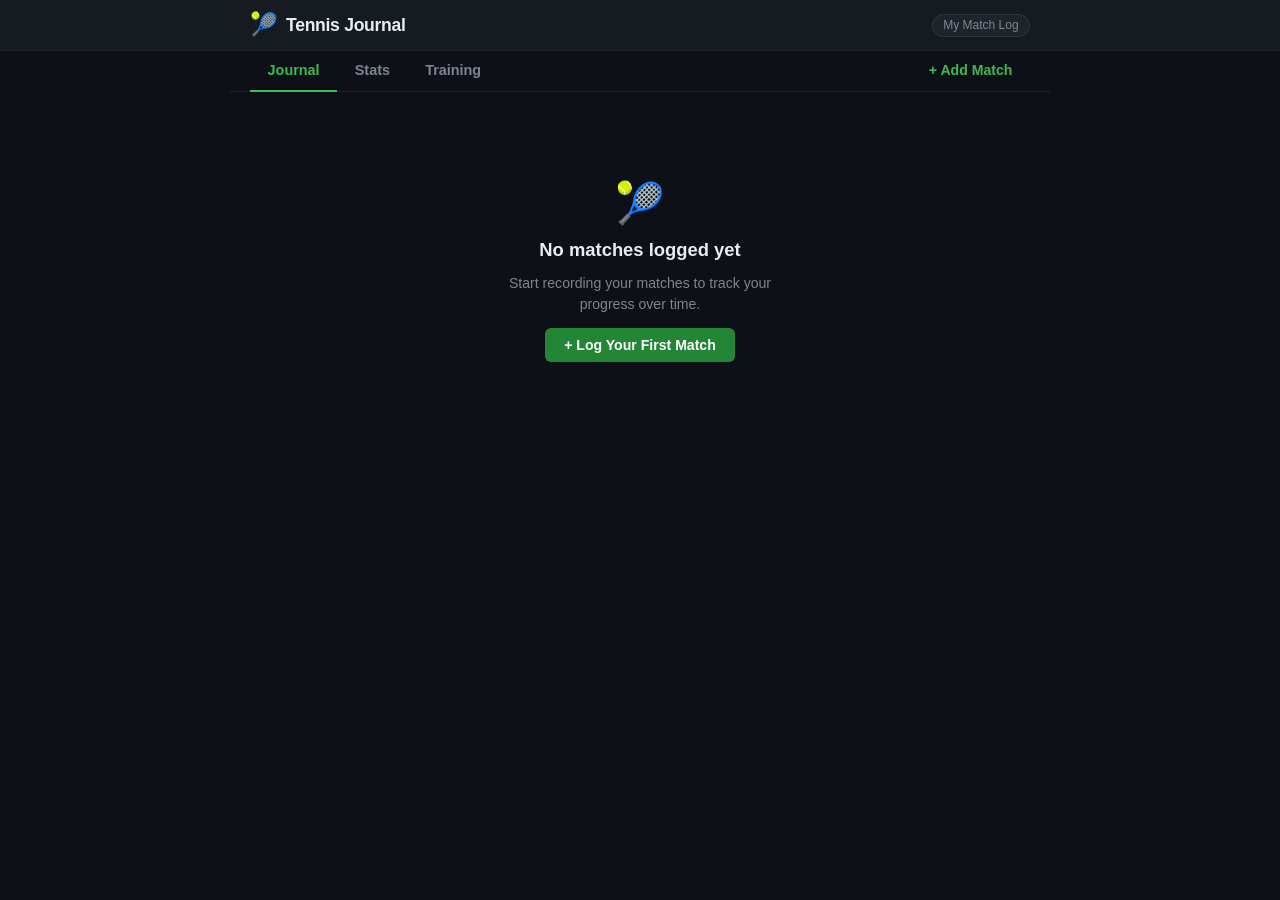
==== tennis-journal/index.html @ 5dd45cfc "Add tennis-journal app: match logging SPA with localStorage persistence Single-page app with dark gr" ====
<!DOCTYPE html>
<html lang="en">
<head>
  <meta charset="UTF-8"/>
  <meta name="viewport" content="width=device-width, initial-scale=1.0"/>
  <title>Tennis Journal</title>
  <link rel="stylesheet" href="style.css"/>
</head>
<body>

  <header class="header">
    <div class="header-inner">
      <div class="logo">
        <span class="logo-icon">🎾</span>
        <span class="logo-text">Tennis Journal</span>
      </div>
      <span class="header-sub">My Match Log</span>
    </div>
  </header>

  <div class="tabs-bar" id="tabsBar">
    <button class="tab-btn" data-view="journal">Journal</button>
    <button class="tab-btn" data-view="stats">Stats</button>
    <button class="tab-btn" data-view="training">Training</button>
    <button class="tab-btn tab-btn--action" data-view="add-match">+ Add Match</button>
  </div>

  <main class="main" id="app"></main>

  <script src="app.js"></script>
</body>
</html>
---- tennis-journal/style.css ----
/* ===== VARIABLES ===== */
:root {
  --bg:         #0d1117;
  --bg-card:    #161b22;
  --bg-hover:   #1c2330;
  --border:     #21262d;
  --border-hl:  #30363d;

  --green:      #3fb950;
  --green-dim:  #238636;
  --green-glow: rgba(63, 185, 80, 0.15);

  --red:        #f85149;
  --red-dim:    rgba(248, 81, 73, 0.15);
  --blue:       #58a6ff;
  --orange:     #e3b341;

  --text:       #e6edf3;
  --text-muted: #7d8590;
  --text-dim:   #484f58;

  --radius:    10px;
  --radius-sm: 6px;
  --font: -apple-system, BlinkMacSystemFont, 'Segoe UI', 'Roboto', sans-serif;
  --transition: 0.15s ease;
  --shadow-card: 0 1px 3px rgba(0,0,0,0.4), 0 0 0 1px var(--border);

  color-scheme: dark;
}

/* ===== RESET ===== */
*, *::before, *::after { box-sizing: border-box; margin: 0; padding: 0; }
html { font-size: 16px; scroll-behavior: smooth; }
body {
  font-family: var(--font);
  background: var(--bg);
  color: var(--text);
  min-height: 100vh;
  display: flex;
  flex-direction: column;
  -webkit-font-smoothing: antialiased;
}
button { cursor: pointer; border: none; background: none; font-family: inherit; }
input, select, textarea { font-family: inherit; font-size: 1rem; }
textarea { resize: vertical; }

/* ===== HEADER ===== */
.header {
  border-bottom: 1px solid var(--border);
  background: var(--bg-card);
  position: sticky;
  top: 0;
  z-index: 50;
}
.header-inner {
  max-width: 820px;
  margin: 0 auto;
  padding: 0.85rem 1.25rem;
  display: flex;
  align-items: center;
  justify-content: space-between;
}
.logo { display: flex; align-items: center; gap: 0.5rem; }
.logo-icon { font-size: 1.4rem; line-height: 1; }
.logo-text { font-size: 1.1rem; font-weight: 700; letter-spacing: -0.3px; }
.header-sub {
  font-size: 0.75rem;
  color: var(--text-muted);
  background: rgba(255,255,255,0.04);
  border: 1px solid var(--border-hl);
  padding: 0.22rem 0.65rem;
  border-radius: 999px;
}

/* ===== TABS ===== */
.tabs-bar {
  display: flex;
  gap: 0;
  border-bottom: 1px solid var(--border);
  max-width: 820px;
  margin: 0 auto;
  width: 100%;
  padding: 0 1.25rem;
}
.tab-btn {
  padding: 0.7rem 1.1rem;
  font-size: 0.9rem;
  font-weight: 600;
  color: var(--text-muted);
  border-bottom: 2px solid transparent;
  margin-bottom: -1px;
  transition: color var(--transition), border-color var(--transition), background var(--transition);
  border-radius: var(--radius-sm) var(--radius-sm) 0 0;
}
.tab-btn:hover { color: var(--text); background: rgba(255,255,255,0.025); }
.tab-btn.active { color: var(--green); border-bottom-color: var(--green); }
.tab-btn--action {
  margin-left: auto;
  color: var(--green);
  font-size: 0.88rem;
}
.tab-btn--action:hover { background: var(--green-glow); }
.tab-btn--action.active { border-bottom-color: var(--green); }

/* ===== MAIN ===== */
.main {
  flex: 1;
  max-width: 820px;
  width: 100%;
  margin: 0 auto;
  padding: 1.5rem 1.25rem 3rem;
}

/* ===== ANIMATIONS ===== */
@keyframes fadeIn { from { opacity: 0; transform: translateY(4px); } to { opacity: 1; transform: none; } }
@keyframes spin   { to { transform: rotate(360deg); } }

/* ===== COMMON COMPONENTS ===== */

/* Buttons */
.btn-primary {
  display: inline-flex;
  align-items: center;
  gap: 0.4rem;
  padding: 0.55rem 1.2rem;
  background: var(--green-dim);
  color: #fff;
  border-radius: var(--radius-sm);
  font-size: 0.88rem;
  font-weight: 600;
  transition: background var(--transition), transform var(--transition);
}
.btn-primary:hover { background: var(--green); }
.btn-primary:active { transform: scale(0.97); }
.btn-primary.btn-lg { padding: 0.7rem 1.6rem; font-size: 0.95rem; }

.btn-secondary {
  display: inline-flex;
  align-items: center;
  padding: 0.5rem 1rem;
  border: 1px solid var(--border-hl);
  color: var(--text-muted);
  border-radius: var(--radius-sm);
  font-size: 0.85rem;
  font-weight: 600;
  transition: color var(--transition), border-color var(--transition), background var(--transition);
}
.btn-secondary:hover { color: var(--text); border-color: var(--green-dim); background: var(--green-glow); }

.btn-danger {
  display: inline-flex;
  align-items: center;
  padding: 0.5rem 1rem;
  border: 1px solid rgba(248,81,73,0.3);
  color: var(--red);
  border-radius: var(--radius-sm);
  font-size: 0.85rem;
  font-weight: 600;
  transition: background var(--transition), border-color var(--transition);
}
.btn-danger:hover { background: var(--red-dim); border-color: var(--red); }

.btn-icon-del {
  width: 26px; height: 26px;
  display: flex; align-items: center; justify-content: center;
  border-radius: 50%;
  font-size: 1rem;
  color: var(--text-dim);
  transition: background var(--transition), color var(--transition);
}
.btn-icon-del:hover { background: var(--red-dim); color: var(--red); }

/* Back button */
.back-btn {
  font-size: 0.82rem;
  font-weight: 600;
  color: var(--text-muted);
  padding: 0.25rem 0;
  transition: color var(--transition);
}
.back-btn:hover { color: var(--text); }

/* Surface badges */
.badge-surf {
  display: inline-flex;
  align-items: center;
  padding: 0.13rem 0.55rem;
  border-radius: 999px;
  font-size: 0.7rem;
  font-weight: 600;
  border: 1px solid transparent;
}
.badge-surf--hard   { background: rgba(88,166,255,0.12); color: #58a6ff; border-color: rgba(88,166,255,0.25); }
.badge-surf--clay   { background: rgba(227,140,50,0.12); color: #e08c32; border-color: rgba(227,140,50,0.25); }
.badge-surf--grass  { background: rgba(63,185,80,0.12);  color: #3fb950; border-color: rgba(63,185,80,0.25);  }
.badge-surf--indoor { background: rgba(163,113,247,0.12);color: #a371f7; border-color: rgba(163,113,247,0.25); }

/* Section title */
.section-title {
  font-size: 0.72rem;
  font-weight: 700;
  text-transform: uppercase;
  letter-spacing: 0.09em;
  color: var(--text-muted);
  margin-bottom: 0.85rem;
}
.section-card {
  background: var(--bg-card);
  border: 1px solid var(--border);
  border-radius: var(--radius);
  padding: 1.1rem 1.25rem;
  margin-bottom: 1rem;
  box-shadow: var(--shadow-card);
}

/* Empty state */
.empty-state {
  display: flex;
  flex-direction: column;
  align-items: center;
  text-align: center;
  padding: 4rem 1.5rem;
  gap: 0.75rem;
}
.empty-icon { font-size: 2.5rem; }
.empty-title { font-size: 1.15rem; font-weight: 700; color: var(--text); }
.empty-sub { font-size: 0.88rem; color: var(--text-muted); max-width: 280px; line-height: 1.55; }
.empty-inline {
  padding: 2rem 1rem;
  text-align: center;
  color: var(--text-muted);
  font-size: 0.88rem;
}

/* ===== JOURNAL ===== */
.journal-header {
  display: flex;
  align-items: center;
  justify-content: space-between;
  margin-bottom: 1.1rem;
}
.journal-count { font-size: 0.82rem; color: var(--text-muted); }

.match-list { display: flex; flex-direction: column; gap: 0.6rem; }

.match-card {
  display: flex;
  align-items: center;
  gap: 0;
  background: var(--bg-card);
  border: 1px solid var(--border);
  border-radius: var(--radius);
  overflow: hidden;
  cursor: pointer;
  transition: border-color var(--transition), box-shadow var(--transition), background var(--transition);
  animation: fadeIn 0.15s ease;
}
.match-card:hover {
  border-color: var(--border-hl);
  background: var(--bg-hover);
  box-shadow: 0 2px 8px rgba(0,0,0,0.3);
}

.match-card-result {
  flex-shrink: 0;
  width: 44px;
  display: flex;
  align-items: center;
  justify-content: center;
  align-self: stretch;
  font-size: 0.8rem;
  font-weight: 800;
  letter-spacing: 0.03em;
}
.match-card-result--win  { background: rgba(63,185,80,0.12); color: var(--green); }
.match-card-result--loss { background: rgba(248,81,73,0.1);  color: var(--red);   }

.match-card-body {
  flex: 1;
  padding: 0.8rem 0.9rem;
  min-width: 0;
  display: flex;
  flex-direction: column;
  gap: 0.3rem;
}
.match-card-top {
  display: flex;
  align-items: baseline;
  justify-content: space-between;
  gap: 0.5rem;
}
.match-opp {
  font-size: 0.93rem;
  font-weight: 600;
  color: var(--text);
  white-space: nowrap;
  overflow: hidden;
  text-overflow: ellipsis;
}
.match-date { font-size: 0.76rem; color: var(--text-muted); flex-shrink: 0; }
.match-card-mid {
  display: flex;
  align-items: center;
  gap: 0.5rem;
  flex-wrap: wrap;
}
.match-loc { font-size: 0.76rem; color: var(--text-muted); }
.match-score {
  font-size: 0.8rem;
  color: var(--text-dim);
  font-variant-numeric: tabular-nums;
}
.match-card-arrow {
  flex-shrink: 0;
  padding-right: 0.9rem;
  font-size: 1.1rem;
  color: var(--text-dim);
}

/* ===== MATCH DETAIL ===== */
.detail-view { animation: fadeIn 0.15s ease; }
.detail-nav {
  display: flex;
  align-items: center;
  justify-content: space-between;
  margin-bottom: 1.25rem;
}
.detail-actions { display: flex; gap: 0.5rem; }

.detail-header {
  display: flex;
  align-items: flex-start;
  gap: 1rem;
  padding-bottom: 1.25rem;
  margin-bottom: 1.25rem;
  border-bottom: 1px solid var(--border);
}
.detail-result {
  flex-shrink: 0;
  font-size: 0.8rem;
  font-weight: 800;
  letter-spacing: 0.05em;
  padding: 0.4rem 0.75rem;
  border-radius: var(--radius-sm);
}
.detail-result--win  { background: rgba(63,185,80,0.12); color: var(--green); border: 1px solid rgba(63,185,80,0.3); }
.detail-result--loss { background: var(--red-dim); color: var(--red); border: 1px solid rgba(248,81,73,0.3); }
.detail-opp { font-size: 1.35rem; font-weight: 700; letter-spacing: -0.3px; margin-bottom: 0.35rem; }
.detail-meta {
  display: flex;
  align-items: center;
  gap: 0.4rem;
  flex-wrap: wrap;
  font-size: 0.84rem;
  color: var(--text-muted);
}
.meta-sep { color: var(--text-dim); }

.detail-section {
  margin-bottom: 1.25rem;
  padding-bottom: 1.25rem;
  border-bottom: 1px solid var(--border);
}
.detail-section:last-child { border-bottom: none; margin-bottom: 0; }

/* Set boxes */
.sets-display { display: flex; gap: 0.5rem; flex-wrap: wrap; }
.set-box {
  display: flex;
  flex-direction: column;
  align-items: center;
  padding: 0.6rem 0.9rem;
  border-radius: var(--radius-sm);
  border: 1px solid var(--border);
  min-width: 60px;
  background: var(--bg-card);
}
.set-box--won  { border-color: rgba(63,185,80,0.35); background: rgba(63,185,80,0.05); }
.set-box--lost { opacity: 0.55; }
.set-label { font-size: 0.65rem; font-weight: 700; text-transform: uppercase; letter-spacing: 0.07em; color: var(--text-muted); margin-bottom: 0.25rem; }
.set-score { font-size: 1.05rem; font-weight: 700; font-variant-numeric: tabular-nums; }
.set-box--won .set-score { color: var(--green); }

.notes-content {
  font-size: 0.9rem;
  color: var(--text-muted);
  line-height: 1.65;
  background: var(--bg-card);
  border: 1px solid var(--border);
  border-radius: var(--radius);
  padding: 0.85rem 1rem;
}

/* ===== FORM ===== */
.form-view { animation: fadeIn 0.15s ease; }
.form-nav {
  display: flex;
  align-items: center;
  gap: 1rem;
  margin-bottom: 1.5rem;
}
.form-title { font-size: 1.1rem; font-weight: 700; }

.form-grid {
  display: grid;
  grid-template-columns: 1fr 1fr;
  gap: 1rem;
  margin-bottom: 1rem;
}
.form-group { margin-bottom: 1rem; }
.form-label {
  display: block;
  font-size: 0.8rem;
  font-weight: 600;
  color: var(--text-muted);
  margin-bottom: 0.4rem;
  text-transform: uppercase;
  letter-spacing: 0.06em;
}
.req { color: var(--red); }

.form-input,
.form-select,
.form-textarea {
  width: 100%;
  padding: 0.6rem 0.85rem;
  background: var(--bg-card);
  border: 1px solid var(--border-hl);
  border-radius: var(--radius-sm);
  color: var(--text);
  font-size: 0.92rem;
  outline: none;
  transition: border-color var(--transition), box-shadow var(--transition);
}
.form-input::placeholder,
.form-textarea::placeholder { color: var(--text-dim); }
.form-input:focus,
.form-select:focus,
.form-textarea:focus {
  border-color: var(--green-dim);
  box-shadow: 0 0 0 3px var(--green-glow);
}
.form-textarea { min-height: 110px; line-height: 1.55; }

/* Set rows */
.set-row {
  display: flex;
  align-items: center;
  gap: 0.5rem;
  margin-bottom: 0.55rem;
}
.set-row-label {
  font-size: 0.75rem;
  color: var(--text-muted);
  width: 38px;
  flex-shrink: 0;
}
.set-input {
  width: 56px;
  padding: 0.45rem 0.5rem;
  background: var(--bg-card);
  border: 1px solid var(--border-hl);
  border-radius: var(--radius-sm);
  color: var(--text);
  font-size: 0.95rem;
  font-weight: 600;
  text-align: center;
  outline: none;
  transition: border-color var(--transition), box-shadow var(--transition);
  -moz-appearance: textfield;
}
.set-input::-webkit-outer-spin-button,
.set-input::-webkit-inner-spin-button { -webkit-appearance: none; margin: 0; }
.set-input:focus {
  border-color: var(--green-dim);
  box-shadow: 0 0 0 3px var(--green-glow);
}
.set-sep { color: var(--text-dim); font-size: 1rem; font-weight: 300; }
.set-remove {
  width: 24px; height: 24px;
  display: flex; align-items: center; justify-content: center;
  border-radius: 50%;
  font-size: 0.95rem;
  color: var(--text-dim);
  transition: background var(--transition), color var(--transition);
}
.set-remove:hover { background: var(--red-dim); color: var(--red); }
.btn-add-set {
  margin-top: 0.25rem;
  font-size: 0.8rem;
  font-weight: 600;
  color: var(--green-dim);
  padding: 0.25rem 0;
  transition: color var(--transition);
}
.btn-add-set:hover { color: var(--green); }

/* Result toggle */
.result-toggle { display: flex; gap: 0.5rem; }
.result-option {
  display: flex;
  align-items: center;
  gap: 0.5rem;
  padding: 0.5rem 1.1rem;
  border: 1px solid var(--border-hl);
  border-radius: var(--radius-sm);
  cursor: pointer;
  font-size: 0.88rem;
  font-weight: 600;
  color: var(--text-muted);
  transition: all var(--transition);
  user-select: none;
}
.result-option input[type="radio"] { display: none; }
.result-option:hover { border-color: var(--green-dim); color: var(--text); }
.result-option--active.result-win-opt  { border-color: var(--green-dim); background: var(--green-glow); color: var(--green); }
.result-option--active.result-loss-opt { border-color: rgba(248,81,73,0.4); background: var(--red-dim); color: var(--red); }

.form-actions { padding-top: 0.5rem; }
.form-actions--row { display: flex; gap: 0.5rem; }

/* ===== STATS ===== */
.stats-view { animation: fadeIn 0.15s ease; }

/* Win-rate split bar */
.win-rate-bar {
  display: flex;
  height: 36px;
  border-radius: var(--radius-sm);
  overflow: hidden;
  margin-bottom: 1.25rem;
  background: var(--red-dim);
}
.win-rate-fill {
  background: var(--green-dim);
  display: flex;
  align-items: center;
  justify-content: flex-end;
  padding-right: 0.6rem;
  min-width: 0;
  transition: width 0.5s ease;
}
.win-rate-label, .loss-rate-label {
  font-size: 0.76rem;
  font-weight: 700;
  color: rgba(255,255,255,0.8);
  white-space: nowrap;
}
.loss-rate-fill {
  flex: 1;
  display: flex;
  align-items: center;
  padding-left: 0.6rem;
}
.loss-rate-label { color: rgba(248,81,73,0.8); }

/* Streak banner */
.streak-banner {
  display: flex;
  align-items: center;
  gap: 0.6rem;
  padding: 0.7rem 1rem;
  border-radius: var(--radius-sm);
  margin-bottom: 1.25rem;
  font-size: 0.88rem;
}
.streak-banner--win  { background: rgba(63,185,80,0.1); border: 1px solid rgba(63,185,80,0.25); color: var(--green); }
.streak-banner--loss { background: var(--red-dim); border: 1px solid rgba(248,81,73,0.25); color: var(--red); }

/* Stats grid */
.stats-grid {
  display: grid;
  grid-template-columns: repeat(4, 1fr);
  gap: 0.65rem;
  margin-bottom: 1.25rem;
}
.stat-card {
  background: var(--bg-card);
  border: 1px solid var(--border);
  border-radius: var(--radius);
  padding: 0.9rem 0.85rem;
  display: flex;
  flex-direction: column;
  align-items: center;
  gap: 0.3rem;
  box-shadow: var(--shadow-card);
}
.stat-big {
  font-size: 1.65rem;
  font-weight: 800;
  font-variant-numeric: tabular-nums;
  line-height: 1;
}
.stat-big--green { color: var(--green); }
.stat-big--red   { color: var(--red); }
.stat-label { font-size: 0.72rem; color: var(--text-muted); text-transform: uppercase; letter-spacing: 0.06em; }

/* Surface bars */
.surf-bars { display: flex; flex-direction: column; gap: 0.75rem; }
.surf-row {
  display: flex;
  align-items: center;
  gap: 0.75rem;
}
.surf-label { font-size: 0.82rem; color: var(--text-muted); width: 52px; flex-shrink: 0; }
.surf-bar-track {
  flex: 1;
  height: 8px;
  background: var(--border-hl);
  border-radius: 999px;
  overflow: hidden;
}
.surf-bar-fill {
  height: 100%;
  border-radius: 999px;
  transition: width 0.4s ease;
}
.surf-bar-fill--hard   { background: #58a6ff; }
.surf-bar-fill--clay   { background: #e08c32; }
.surf-bar-fill--grass  { background: #3fb950; }
.surf-bar-fill--indoor { background: #a371f7; }
.surf-pct { font-size: 0.78rem; font-weight: 600; color: var(--text-muted); width: 34px; text-align: right; font-variant-numeric: tabular-nums; }
.surf-rec { font-size: 0.72rem; color: var(--text-dim); width: 40px; text-align: right; flex-shrink: 0; }

/* Recent form dots */
.recent-form {
  display: flex;
  align-items: center;
  flex-wrap: wrap;
  gap: 0.4rem;
}
.form-dot {
  display: inline-flex;
  align-items: center;
  justify-content: center;
  width: 28px; height: 28px;
  border-radius: 50%;
  font-size: 0.72rem;
  font-weight: 700;
  cursor: default;
}
.form-dot--win  { background: rgba(63,185,80,0.15); color: var(--green); border: 1px solid rgba(63,185,80,0.3); }
.form-dot--loss { background: var(--red-dim); color: var(--red); border: 1px solid rgba(248,81,73,0.3); }
.form-arrow { font-size: 0.72rem; color: var(--text-dim); margin-left: 0.25rem; }

/* ===== TRAINING ===== */
.training-view { animation: fadeIn 0.15s ease; }
.training-header {
  display: flex;
  align-items: center;
  justify-content: space-between;
  margin-bottom: 1.1rem;
}

.train-form-wrap {
  background: var(--bg-card);
  border: 1px solid var(--border-hl);
  border-radius: var(--radius);
  padding: 1.25rem;
  margin-bottom: 1.25rem;
  box-shadow: var(--shadow-card);
}

.train-list { display: flex; flex-direction: column; gap: 0.6rem; }

.train-card {
  background: var(--bg-card);
  border: 1px solid var(--border);
  border-radius: var(--radius);
  padding: 0.9rem 1rem;
  animation: fadeIn 0.15s ease;
  transition: border-color var(--transition);
}
.train-card:hover { border-color: var(--border-hl); }
.train-card-head {
  display: flex;
  align-items: flex-start;
  justify-content: space-between;
  gap: 0.5rem;
  margin-bottom: 0.5rem;
}
.train-date { font-size: 0.8rem; color: var(--text-muted); display: block; margin-bottom: 0.2rem; }
.train-focus {
  display: inline-block;
  font-size: 0.82rem;
  font-weight: 600;
  color: var(--blue);
  background: rgba(88,166,255,0.1);
  border: 1px solid rgba(88,166,255,0.2);
  padding: 0.1rem 0.55rem;
  border-radius: 999px;
}
.train-card-right { display: flex; align-items: center; gap: 0.5rem; }
.train-dur { font-size: 0.76rem; color: var(--text-dim); }
.train-notes {
  font-size: 0.86rem;
  color: var(--text-muted);
  line-height: 1.6;
  border-top: 1px solid var(--border);
  padding-top: 0.55rem;
}

/* ===== SCROLLBAR ===== */
::-webkit-scrollbar { width: 6px; height: 6px; }
::-webkit-scrollbar-track { background: transparent; }
::-webkit-scrollbar-thumb { background: var(--border-hl); border-radius: 3px; }

/* ===== FOOTER ===== */
.footer {
  text-align: center;
  padding: 1rem;
  font-size: 0.74rem;
  color: var(--text-dim);
  border-top: 1px solid var(--border);
}

/* ===== RESPONSIVE ===== */
@media (max-width: 600px) {
  .header-sub { display: none; }
  .main { padding: 1rem 0.85rem 2.5rem; }
  .tabs-bar { padding: 0 0.5rem; overflow-x: auto; }
  .tab-btn { padding: 0.65rem 0.85rem; font-size: 0.85rem; white-space: nowrap; }
  .stats-grid { grid-template-columns: 1fr 1fr; }
  .form-grid  { grid-template-columns: 1fr; }
  .match-card-top { flex-direction: column; align-items: flex-start; gap: 0.15rem; }
  .detail-opp { font-size: 1.15rem; }
}

@media (max-width: 400px) {
  .tab-btn { padding: 0.6rem 0.65rem; font-size: 0.8rem; }
  .stat-big { font-size: 1.35rem; }
}
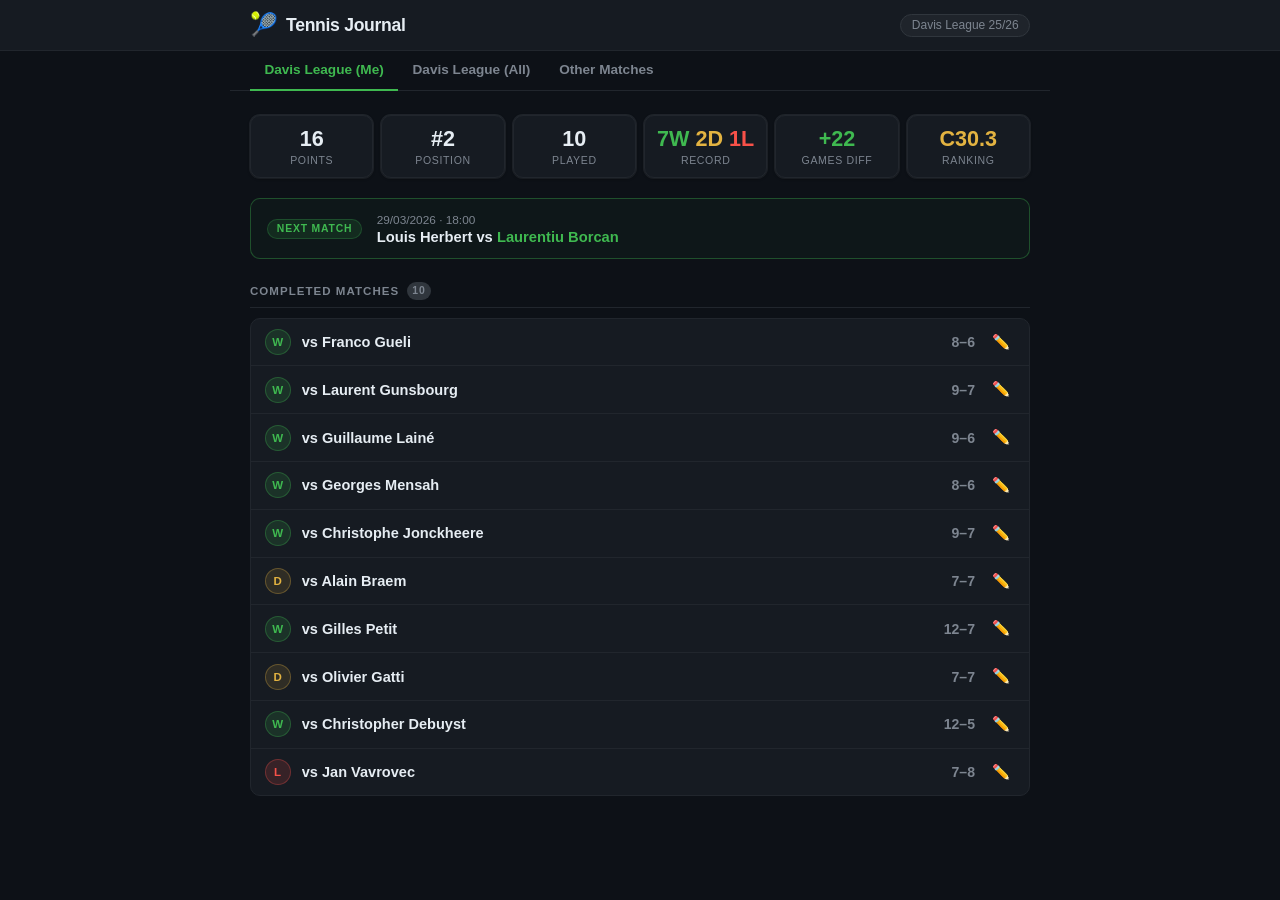
==== commit ee092204: "Update tennis-journal: 3-tab league restructure Davis League (Me): stats bar, upcoming match, per-ma" ====
--- a/tennis-journal/index.html
+++ b/tennis-journal/index.html
@@ -14,15 +14,14 @@
         <span class="logo-icon">🎾</span>
         <span class="logo-text">Tennis Journal</span>
       </div>
-      <span class="header-sub">My Match Log</span>
+      <span class="header-sub">Davis League 25/26</span>
     </div>
   </header>
 
   <div class="tabs-bar" id="tabsBar">
-    <button class="tab-btn" data-view="journal">Journal</button>
-    <button class="tab-btn" data-view="stats">Stats</button>
-    <button class="tab-btn" data-view="training">Training</button>
-    <button class="tab-btn tab-btn--action" data-view="add-match">+ Add Match</button>
+    <button class="tab-btn" data-view="my-league">Davis League (Me)</button>
+    <button class="tab-btn" data-view="all-league">Davis League (All)</button>
+    <button class="tab-btn" data-view="other">Other Matches</button>
   </div>
 
   <main class="main" id="app"></main>
--- a/tennis-journal/style.css
+++ b/tennis-journal/style.css
@@ -14,6 +14,8 @@
   --red-dim:    rgba(248, 81, 73, 0.15);
   --blue:       #58a6ff;
   --orange:     #e3b341;
+  --draw:       #e3b341;
+  --draw-dim:   rgba(227,179,65,0.12);
 
   --text:       #e6edf3;
   --text-muted: #7d8590;
@@ -83,8 +85,8 @@
   padding: 0 1.25rem;
 }
 .tab-btn {
-  padding: 0.7rem 1.1rem;
-  font-size: 0.9rem;
+  padding: 0.7rem 0.9rem;
+  font-size: 0.85rem;
   font-weight: 600;
   color: var(--text-muted);
   border-bottom: 2px solid transparent;
@@ -699,6 +701,334 @@
   border-top: 1px solid var(--border);
   padding-top: 0.55rem;
 }
+
+/* ===== LEAGUE SHARED ===== */
+.league-view { animation: fadeIn 0.15s ease; }
+
+.name-me {
+  color: var(--green);
+  font-weight: 700;
+}
+
+.col-green  { color: var(--green)  !important; }
+.col-draw   { color: var(--draw)   !important; }
+.col-orange { color: var(--orange) !important; }
+.col-red    { color: var(--red)    !important; }
+
+.league-section-hd {
+  display: flex;
+  align-items: center;
+  gap: 0.5rem;
+  font-size: 0.72rem;
+  font-weight: 700;
+  text-transform: uppercase;
+  letter-spacing: 0.09em;
+  color: var(--text-muted);
+  margin: 1.4rem 0 0.6rem;
+  padding-bottom: 0.45rem;
+  border-bottom: 1px solid var(--border);
+}
+.league-section-hd:first-child { margin-top: 0; }
+.section-hd-count {
+  display: inline-flex;
+  align-items: center;
+  justify-content: center;
+  min-width: 20px;
+  height: 18px;
+  padding: 0 5px;
+  background: var(--border-hl);
+  border-radius: 999px;
+  font-size: 0.65rem;
+  font-weight: 700;
+  color: var(--text-muted);
+}
+
+/* ===== MY LEAGUE — STATS BAR ===== */
+.my-stats-bar {
+  display: flex;
+  gap: 0.5rem;
+  flex-wrap: wrap;
+  margin-bottom: 1.25rem;
+}
+.my-stat-card {
+  flex: 1;
+  min-width: 72px;
+  background: var(--bg-card);
+  border: 1px solid var(--border);
+  border-radius: var(--radius);
+  padding: 0.7rem 0.6rem;
+  display: flex;
+  flex-direction: column;
+  align-items: center;
+  gap: 0.2rem;
+  box-shadow: var(--shadow-card);
+  text-align: center;
+}
+.my-stat-card--wdl { min-width: 100px; }
+.my-stat-big {
+  font-size: 1.35rem;
+  font-weight: 800;
+  font-variant-numeric: tabular-nums;
+  line-height: 1.1;
+}
+.my-stat-label {
+  font-size: 0.66rem;
+  color: var(--text-muted);
+  text-transform: uppercase;
+  letter-spacing: 0.06em;
+  white-space: nowrap;
+}
+
+/* ===== MY LEAGUE — UPCOMING CARD ===== */
+.upcoming-card {
+  display: flex;
+  align-items: center;
+  gap: 0.9rem;
+  background: var(--bg-card);
+  border: 1px solid var(--border);
+  border-radius: var(--radius);
+  padding: 0.85rem 1rem;
+  margin-bottom: 0.25rem;
+}
+.upcoming-card--me {
+  border-color: rgba(63,185,80,0.35);
+  background: rgba(63,185,80,0.04);
+}
+.upcoming-badge {
+  flex-shrink: 0;
+  font-size: 0.65rem;
+  font-weight: 700;
+  text-transform: uppercase;
+  letter-spacing: 0.08em;
+  color: var(--green);
+  background: rgba(63,185,80,0.12);
+  border: 1px solid rgba(63,185,80,0.25);
+  padding: 0.22rem 0.55rem;
+  border-radius: 999px;
+  white-space: nowrap;
+}
+.upcoming-dt {
+  font-size: 0.74rem;
+  color: var(--text-muted);
+  margin-bottom: 0.15rem;
+}
+.upcoming-vs {
+  font-size: 0.92rem;
+  font-weight: 600;
+}
+
+/* ===== MY LEAGUE — MATCH LIST ===== */
+.league-match-list {
+  display: flex;
+  flex-direction: column;
+  background: var(--bg-card);
+  border: 1px solid var(--border);
+  border-radius: var(--radius);
+  overflow: hidden;
+}
+.league-match-item { border-bottom: 1px solid var(--border); }
+.league-match-item:last-child { border-bottom: none; }
+
+.league-match-row {
+  display: flex;
+  align-items: center;
+  gap: 0.7rem;
+  padding: 0.65rem 0.85rem;
+}
+.league-opp {
+  flex: 1;
+  font-size: 0.91rem;
+  font-weight: 600;
+  color: var(--text);
+  white-space: nowrap;
+  overflow: hidden;
+  text-overflow: ellipsis;
+}
+.league-score {
+  font-size: 0.88rem;
+  font-weight: 700;
+  font-variant-numeric: tabular-nums;
+  color: var(--text-muted);
+  min-width: 44px;
+  text-align: right;
+  flex-shrink: 0;
+}
+
+/* Result badge (circle) */
+.result-badge {
+  flex-shrink: 0;
+  width: 26px;
+  height: 26px;
+  display: flex;
+  align-items: center;
+  justify-content: center;
+  border-radius: 50%;
+  font-size: 0.72rem;
+  font-weight: 800;
+}
+.result-badge--win  { background: rgba(63,185,80,0.15);  color: var(--green); border: 1px solid rgba(63,185,80,0.3);  }
+.result-badge--draw { background: var(--draw-dim);        color: var(--draw);  border: 1px solid rgba(227,179,65,0.3); }
+.result-badge--loss { background: var(--red-dim);         color: var(--red);   border: 1px solid rgba(248,81,73,0.3);  }
+
+/* Note toggle button */
+.note-toggle-btn {
+  flex-shrink: 0;
+  font-size: 0.92rem;
+  padding: 0.22rem 0.35rem;
+  border-radius: var(--radius-sm);
+  color: var(--text-dim);
+  transition: color var(--transition), background var(--transition);
+  line-height: 1;
+}
+.note-toggle-btn:hover { color: var(--text); background: rgba(255,255,255,0.05); }
+.note-toggle-btn.has-note { color: var(--orange); }
+
+/* Note panel (inline editor) */
+.note-panel {
+  padding: 0 0.85rem 0.85rem;
+  animation: fadeIn 0.12s ease;
+}
+.note-ta {
+  width: 100%;
+  padding: 0.6rem 0.75rem;
+  background: var(--bg);
+  border: 1px solid var(--border-hl);
+  border-radius: var(--radius-sm);
+  color: var(--text);
+  font-family: var(--font);
+  font-size: 0.87rem;
+  min-height: 90px;
+  resize: vertical;
+  outline: none;
+  line-height: 1.55;
+  transition: border-color var(--transition), box-shadow var(--transition);
+}
+.note-ta::placeholder { color: var(--text-dim); }
+.note-ta:focus { border-color: var(--green-dim); box-shadow: 0 0 0 3px var(--green-glow); }
+.note-panel-actions {
+  display: flex;
+  gap: 0.5rem;
+  margin-top: 0.5rem;
+}
+.btn-sm { padding: 0.38rem 0.85rem !important; font-size: 0.8rem !important; }
+
+/* Note preview (collapsed) */
+.note-preview {
+  font-size: 0.83rem;
+  color: var(--text-muted);
+  padding: 0 0.85rem 0.7rem 3.05rem;
+  line-height: 1.55;
+  cursor: pointer;
+  border-left: 2px solid var(--orange);
+  margin-left: 0.85rem;
+  margin-bottom: 0.65rem;
+  transition: color var(--transition);
+}
+.note-preview:hover { color: var(--text); }
+
+/* ===== ALL LEAGUE — STANDINGS ===== */
+.standings-wrap {
+  overflow-x: auto;
+  border-radius: var(--radius);
+  border: 1px solid var(--border);
+  margin-bottom: 0.25rem;
+}
+.standings-table {
+  width: 100%;
+  border-collapse: collapse;
+  font-size: 0.85rem;
+  white-space: nowrap;
+}
+.standings-table th,
+.standings-table td {
+  padding: 0.55rem 0.7rem;
+  text-align: center;
+  border-bottom: 1px solid var(--border);
+}
+.standings-table th {
+  background: rgba(0,0,0,0.2);
+  font-size: 0.68rem;
+  font-weight: 700;
+  text-transform: uppercase;
+  letter-spacing: 0.07em;
+  color: var(--text-muted);
+}
+.standings-table tbody tr:last-child td { border-bottom: none; }
+.standings-table tbody tr:hover { background: var(--bg-hover); }
+.standings-me {
+  background: rgba(63,185,80,0.06) !important;
+  box-shadow: inset 3px 0 0 var(--green);
+}
+.std-name { text-align: left; min-width: 160px; }
+.std-rank { color: var(--text-dim); font-size: 0.78rem; width: 28px; }
+.std-pts  { font-weight: 700; }
+.std-rating {
+  font-size: 0.66rem;
+  color: var(--text-dim);
+  margin-left: 0.35rem;
+  font-weight: 400;
+}
+
+/* ===== ALL LEAGUE — RESULTS LIST ===== */
+.all-matches-list {
+  display: flex;
+  flex-direction: column;
+  background: var(--bg-card);
+  border: 1px solid var(--border);
+  border-radius: var(--radius);
+  overflow: hidden;
+  margin-bottom: 0.25rem;
+}
+.all-match-row {
+  display: grid;
+  grid-template-columns: 1fr 56px 1fr;
+  align-items: center;
+  padding: 0.5rem 0.85rem;
+  border-bottom: 1px solid var(--border);
+  font-size: 0.83rem;
+  gap: 0.25rem;
+}
+.all-match-row:last-child { border-bottom: none; }
+.all-match-row--me { background: rgba(63,185,80,0.04); }
+.all-match-p1 { text-align: right; }
+.all-match-p2 { text-align: left; }
+.all-match-score {
+  text-align: center;
+  font-weight: 700;
+  font-variant-numeric: tabular-nums;
+  color: var(--text);
+  font-size: 0.88rem;
+}
+.match-winner { color: var(--text); font-weight: 600; }
+.match-loser  { color: var(--text-dim); }
+
+/* ===== ALL LEAGUE — UPCOMING ===== */
+.upcoming-list {
+  display: flex;
+  flex-direction: column;
+  background: var(--bg-card);
+  border: 1px solid var(--border);
+  border-radius: var(--radius);
+  overflow: hidden;
+}
+.upcoming-item {
+  display: flex;
+  align-items: center;
+  gap: 0.75rem;
+  padding: 0.55rem 0.85rem;
+  border-bottom: 1px solid var(--border);
+  font-size: 0.84rem;
+}
+.upcoming-item:last-child { border-bottom: none; }
+.upcoming-item--me { background: rgba(63,185,80,0.05); }
+.upcoming-dt {
+  font-size: 0.74rem;
+  color: var(--text-muted);
+  white-space: nowrap;
+  min-width: 140px;
+  flex-shrink: 0;
+}
+.upcoming-match-str { font-weight: 500; }
 
 /* ===== SCROLLBAR ===== */
 ::-webkit-scrollbar { width: 6px; height: 6px; }
